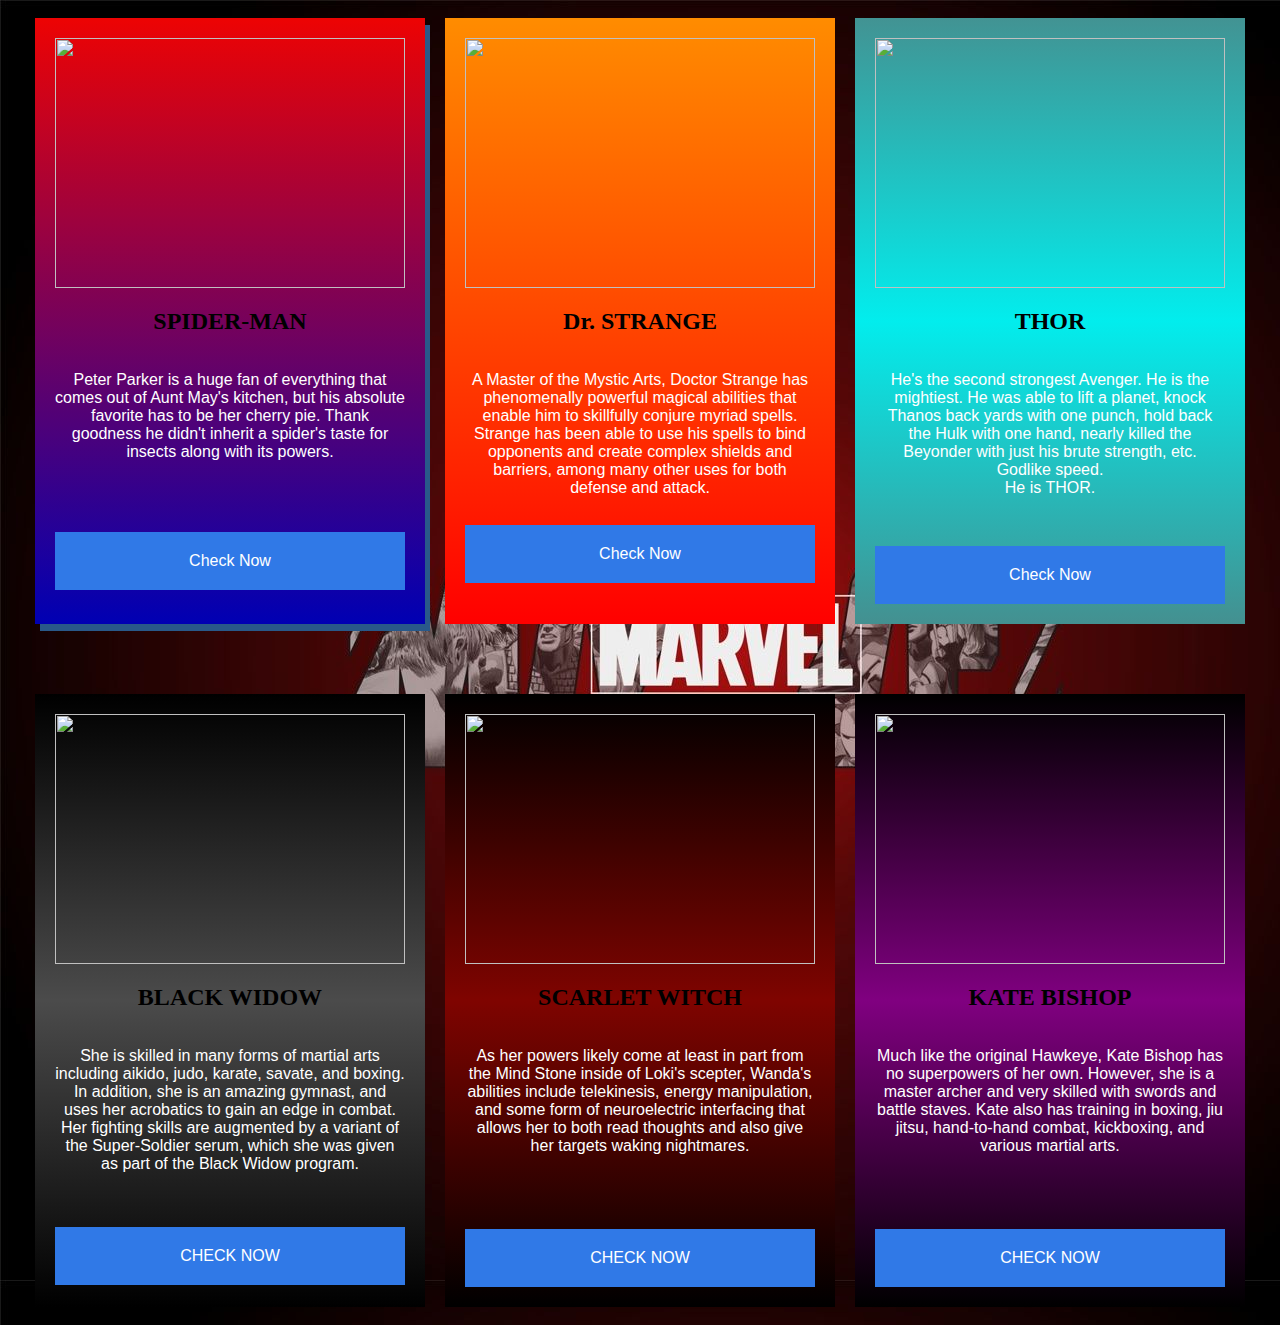
==== Flexbox_Practice/index.html @ 458c25ec "Add files via upload" ====
<html>
  <head>
    <style>
      .ishpiderman{
        display: flex;
        flex-direction: column;
        align-items: stretch;
        padding: 20px;
        background: linear-gradient(rgb(237, 3, 3), rgb(0, 0, 179));
        margin: 10px;
        width: 350;
        box-shadow: 5px 7px rgb(41, 89, 137);
        transition: 200ms;
      }
      .ishpiderman:hover {
        transform: scale(0.9);
        transition: 200ms;
      }
      .web:hover {
        transform: scale(1.2);
        transition: 200ms;
      }
    </style>
  </head>
  <body style="background-image: url(342029.jpg)">
    <div
      style="
        display: flex;
        align-items: center;
        flex-direction: column;
        width: 100%;
        flex-wrap: wrap;
      "
    >
      <div style="display: flex; margin-bottom: 50px">
        <div class="ishpiderman">
          <img
            class="web"
            src="https://wallpapercave.com/wp/wp3892799.jpg"
            style="width: 350; height: 250"
          />
          <h2 style="text-align: center;">SPIDER-MAN</h2>
          <p
            style="
              color: white;
              font-size: medium;
              font-weight: 400;
              padding-bottom: 30px;
              text-align: center;
              font-family: 'Segoe UI', Tahoma, Geneva, Verdana, sans-serif;
            "
          >
            Peter Parker is a huge fan of everything that comes out of Aunt
            May's kitchen, but his absolute favorite has to be her cherry pie.
            Thank goodness he didn't inherit a spider's taste for insects along
            with its powers.
          </p>
          <a
            href="https://marvelcinematicuniverse.fandom.com/wiki/Spider-Man"
            style="
              background: #3079e7;
              color: white;
              text-decoration: none;
              font-family: Arial, Helvetica, sans-serif;
              padding: 20px 20px;
              text-align: center;
              margin-top: 25px;
            "
            target="_blank;"
          >
            Check Now
          </a>
        </div>
        <div class="doctir"
          style="
            display: flex;
            flex-direction: column;
            padding: 20px;
            background: linear-gradient(rgb(255, 140, 0), red);
            margin: 10px;
            width: 350;
          "
        >
          <img
            style="width: 350; height: 250"
            src="https://images.hdqwalls.com/download/dr-strange-2020-42-1280x800.jpg"
          />
          <h2 style="text-align: center">Dr. STRANGE</h2>
          <p
            style="
              color: white;
              font-size: medium;
              font-weight: 400;
              text-align: center;
              font-family: 'Segoe UI', Tahoma, Geneva, Verdana, sans-serif;
            "
          >
            A Master of the Mystic Arts, Doctor Strange has phenomenally
            powerful magical abilities that enable him to skillfully conjure
            myriad spells. Strange has been able to use his spells to bind
            opponents and create complex shields and barriers, among many other
            uses for both defense and attack.
          </p>
          <a
            href="https://marvelcinematicuniverse.fandom.com/wiki/Doctor_Strange"
            style="
              background: #3079e7;
              color: white;
              text-decoration: none;
              font-family: Arial, Helvetica, sans-serif;
              padding: 20px 20px;
              text-align: center;
              margin-top: 12px;
            "
            target="_blank;"
          >
            Check Now
          </a>
        </div>
        <div
          style="
            display: flex;
            flex-direction: column;
            padding: 20px;
            background: linear-gradient(
              rgb(66, 147, 147),
              rgb(2, 237, 237),
              rgb(68, 144, 144)
            );
            margin: 10px;
            width: 350;
          "
        >
          <img
            style="width: 350; height: 250"
            src="https://english.cdn.zeenews.com/sites/default/files/styles/zm_700x400/public/2022/07/07/1062369-thor-leaked.gif?im=Resize=(1280,720)"
          />
          <h2 style="text-align: center">THOR</h2>
          <p
            style="
              color: white;
              font-size: medium;
              font-weight: 400;
              text-align: center;
              font-family: 'Segoe UI', Tahoma, Geneva, Verdana, sans-serif;
            "
          >
            He's the second strongest Avenger. He is the mightiest. He was able
            to lift a planet, knock Thanos back yards with one punch, hold back
            the Hulk with one hand, nearly killed the Beyonder with just his
            brute strength, etc. Godlike speed.<br />
            He is THOR.
          </p>
          <a
            href="https://marvelcinematicuniverse.fandom.com/wiki/Thor"
            style="
              background: #3079e7;
              color: white;
              text-decoration: none;
              font-family: Arial, Helvetica, sans-serif;
              padding: 20px 20px;
              text-align: center;
              margin-top: 12px;
              margin-top: 33px;
            "
            target="_blank;"
          >
            Check Now
          </a>
        </div>
      </div>
      <div style="display: flex">
        <div
          style="
            display: flex;
            flex-direction: column;
            align-items: stretch;
            padding: 20px;
            margin: 10px;
            background: linear-gradient(black, rgb(75, 75, 75), black);
            width: 350;
          "
        >
          <img
            style="width: 350; height: 250"
            src="https://w0.peakpx.com/wallpaper/226/587/HD-wallpaper-scarlett-johansson-the-black-widow-the-black-widow-scarlett-johansson-sexy-scarlett-johansson-hot-scarlett-johansson.jpg"
          />
          <h2 style="text-align: center">BLACK WIDOW</h2>
          <p
            style="
              text-align: center;
              color: white;
              font-size: medium;
              font-weight: 400;
              font-family: 'Segoe UI', Tahoma, Geneva, Verdana, sans-serif;
            "
          >
            She is skilled in many forms of martial arts including aikido, judo,
            karate, savate, and boxing. In addition, she is an amazing gymnast,
            and uses her acrobatics to gain an edge in combat. Her fighting
            skills are augmented by a variant of the Super-Soldier serum, which
            she was given as part of the Black Widow program.
          </p>
          <a
            href="https://marvelcinematicuniverse.fandom.com/wiki/Black_Widow"
            style="
              background: #3079e7;
              color: white;
              text-decoration: none;
              font-family: Arial, Helvetica, sans-serif;
              padding: 20px 20px;
              text-align: center;
              margin-top: 38px;
            "
            target="_blank;"
          >
            CHECK NOW
          </a>
        </div>
        <div
          style="
            display: flex;
            flex-direction: column;
            align-items: stretch;
            padding: 20px;
            margin: 10px;
            background: linear-gradient(to bottom, black, #7f0400, black);
            width: 350;
          "
        >
          <img
            style="width: 350; height: 250"
            src="https://w0.peakpx.com/wallpaper/723/277/HD-wallpaper-scarlet-witch-switched-back-wanda-vision-scarlet-witch-tv-shows-poster.jpg"
          />
          <h2 style="text-align: center">SCARLET WITCH</h2>
          <p
            style="
              text-align: center;
              color: white;
              font-size: medium;
              font-weight: 400;
              font-family: 'Segoe UI', Tahoma, Geneva, Verdana, sans-serif;
            "
          >
            As her powers likely come at least in part from the Mind Stone
            inside of Loki's scepter, Wanda's abilities include telekinesis,
            energy manipulation, and some form of neuroelectric interfacing that
            allows her to both read thoughts and also give her targets waking
            nightmares.
          </p>
          <a
            href="https://marvelcinematicuniverse.fandom.com/wiki/Scarlet_Witch"
            style="
              background: #3079e7;
              color: white;
              text-decoration: none;
              font-family: Arial, Helvetica, sans-serif;
              padding: 20px 20px;
              text-align: center;
              margin-top: 58px;
            "
            target="_blank;"
          >
            CHECK NOW
          </a>
        </div>
        <div
          style="
            display: flex;
            flex-direction: column;
            align-items: stretch;
            padding: 20px;
            margin: 10px;
            background: linear-gradient(black, purple, black);
            width: 350;
          "
        >
          <img
            style="width: 350; height: 250"
            src="https://w0.peakpx.com/wallpaper/223/966/HD-wallpaper-tv-show-hawkeye-kate-bishop-hailee-steinfeld.jpg"
          />
          <h2 style="text-align: center">KATE BISHOP</h2>
          <p
            style="
              text-align: center;
              color: white;
              font-size: medium;
              font-weight: 400;
              font-family: 'Segoe UI', Tahoma, Geneva, Verdana, sans-serif;
            "
          >
            Much like the original Hawkeye, Kate Bishop has no superpowers of
            her own. However, she is a master archer and very skilled with
            swords and battle staves. Kate also has training in boxing, jiu
            jitsu, hand-to-hand combat, kickboxing, and various martial arts.
          </p>
          <a
            href="https://marvelcinematicuniverse.fandom.com/wiki/Kate_Bishop"
            style="
              background: #3079e7;
              color: white;
              text-decoration: none;
              font-family: Arial, Helvetica, sans-serif;
              padding: 20px 20px;
              text-align: center;
              margin-top: 58px;
            "
            target="_blank;"
          >
            CHECK NOW
          </a>
        </div>
      </div>
    </div>
  </body>
</html>
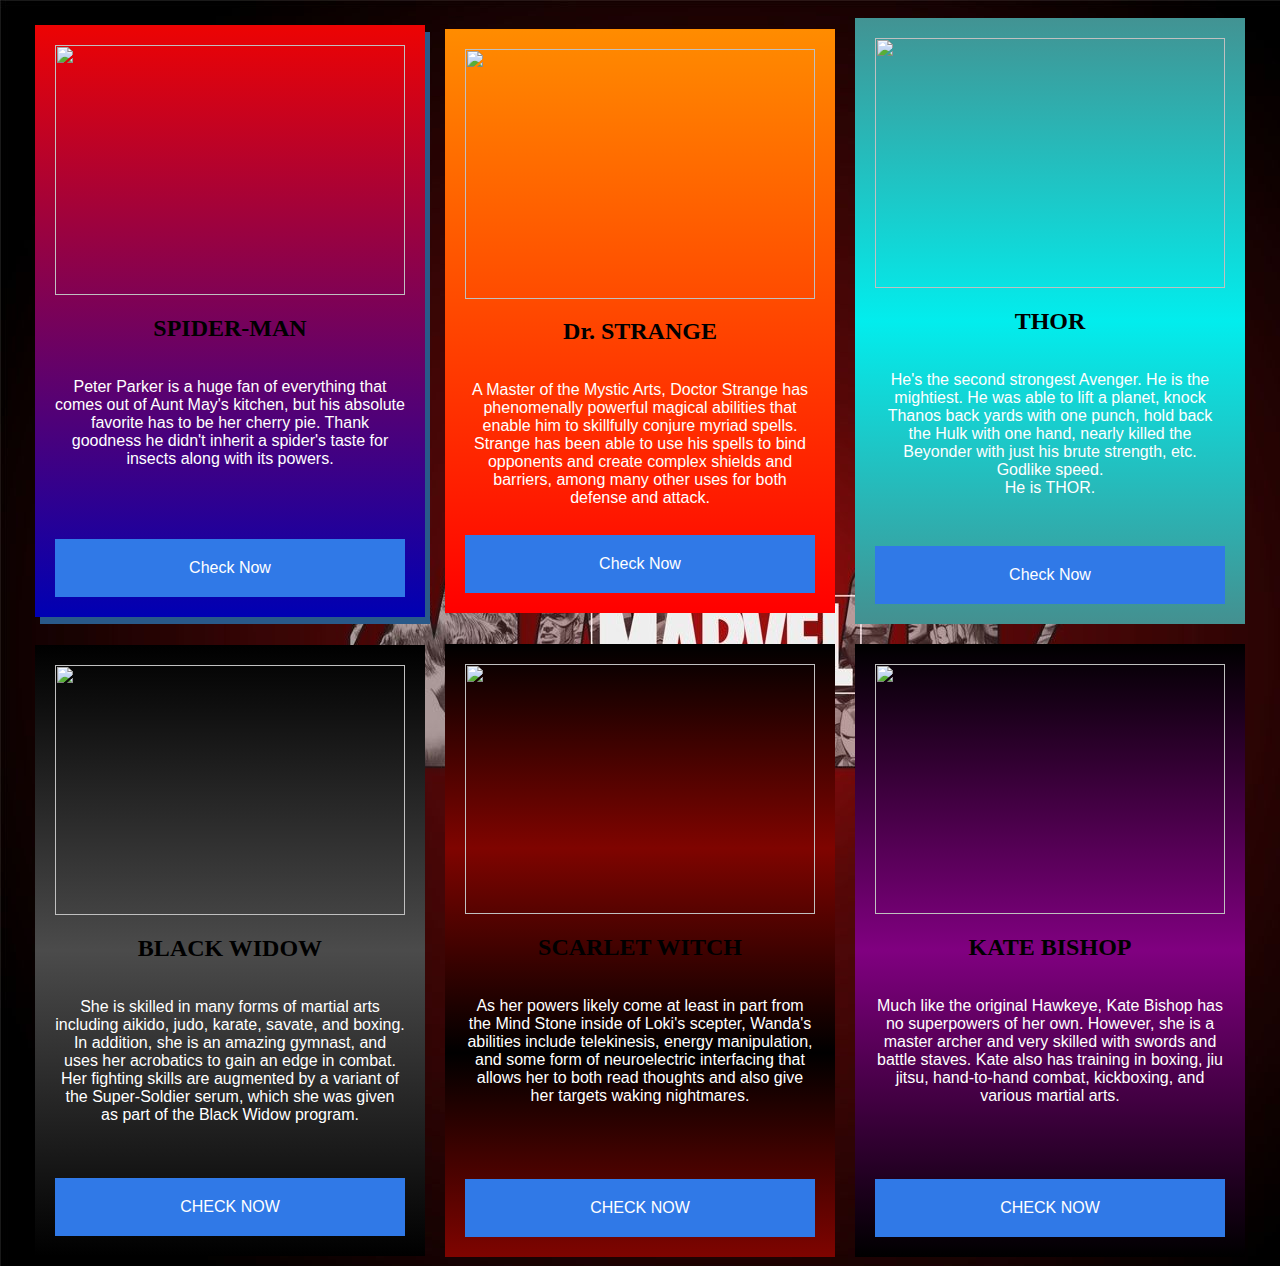
==== commit eaa2a7ba: "Add files via upload" ====
--- a/Flexbox_Practice/index.html
+++ b/Flexbox_Practice/index.html
@@ -27,12 +27,13 @@
       style="
         display: flex;
         align-items: center;
-        flex-direction: column;
+        justify-content: center;
         width: 100%;
         flex-wrap: wrap;
+        height: 1250px;
+        align-items: space-between;
       "
     >
-      <div style="display: flex; margin-bottom: 50px">
         <div class="ishpiderman">
           <img
             class="web"
@@ -168,8 +169,8 @@
             Check Now
           </a>
         </div>
-      </div>
-      <div style="display: flex">
+      
+      
         <div
           style="
             display: flex;
@@ -224,7 +225,7 @@
             align-items: stretch;
             padding: 20px;
             margin: 10px;
-            background: linear-gradient(to bottom, black, #7f0400, black);
+            background: linear-gradient(to bottom, black, #7f0400, black, #7f0400);
             width: 350;
           "
         >
@@ -310,7 +311,7 @@
             CHECK NOW
           </a>
         </div>
-      </div>
+      
     </div>
   </body>
 </html>
